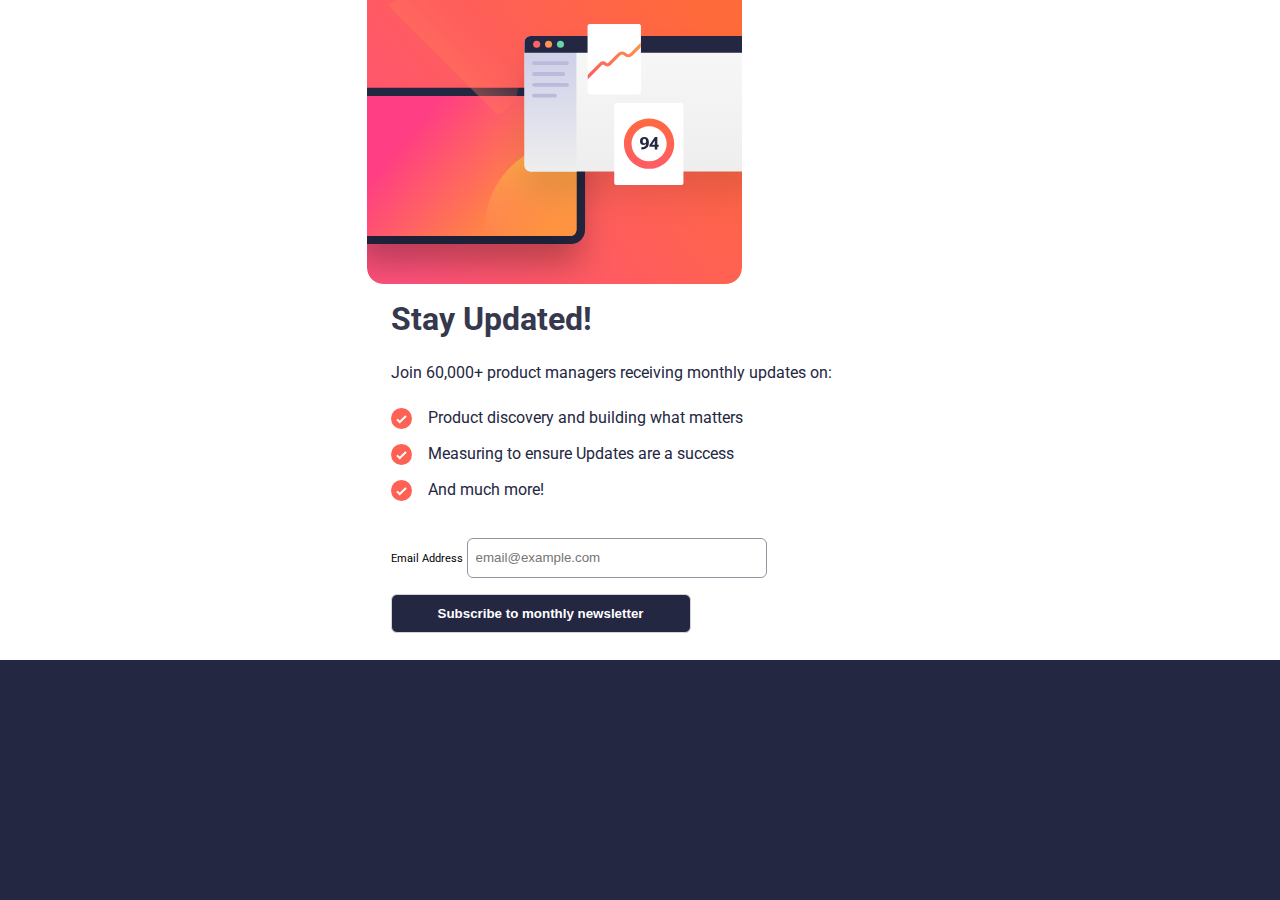
==== index.html @ 45bc52b8 "Initial commit" ====
<!DOCTYPE html>
<html lang="en">
<head>
  <meta charset="UTF-8">
  <meta name="viewport" content="width=device-width, initial-scale=1.0"> <!-- displays site properly based on user's device -->

  <link rel="icon" type="image/png" sizes="32x32" href="./assets/images/favicon-32x32.png">
  
  <title>Newsletter sign-up form with success message</title>
  <link rel="preconnect" href="https://fonts.googleapis.com">
  <link rel="preconnect" href="https://fonts.gstatic.com" crossorigin>
  <link href="https://fonts.googleapis.com/css2?family=Roboto:wght@400;700&display=swap" rel="stylesheet">
  <link rel="stylesheet" href="styles.css">
</head>
<body>
  <main>
    <div class="container">
      <div class="image">
        <img src="./assets/images/illustration-sign-up-mobile.svg" alt="sign-up-illustration image">
      </div>
      <div class="text-div">
        <h1 class="update-intro">Stay Updated!</h1>
        <p class="update-p">Join 60,000+ product managers receiving monthly updates on:</p>
        <div class="lists">
          <div class="list-items">
            <div class="img-list">
              <img src="assets/images/icon-list.svg" alt="">
            </div>
            <div class="p-list">
              <p class="items-p">Product discovery and building what matters</p>
            </div>
          </div>
          <div class="list-items">
            <div class="img-list">
              <img src="assets/images/icon-list.svg" alt="">
            </div>
            <div class="p-list">
              <p class="items-p">Measuring to ensure Updates are a success</p>
            </div>
          </div>
          <div class="list-items">
            <div class="img-list">
              <img src="assets/images/icon-list.svg" alt="">
            </div>
            <div class="p-list">
              <p class="items-p">And much more!</p>
            </div>
          </div>
        </div>
        <form id="email-form" novalidate>
          <div class="form-group">
            <label for="email" class="email-label">Email Address</label>
            <span id="error-message" class="error-message">Valid email required</span>
            <input type="email" name="email" id="email" required aria-describedby="email-error" aria-invalid="false" placeholder="email@example.com">
            <button type="submit" class="sub-button">Subscribe to monthly newsletter</button>
          </div>
        </form>
      </div>
    </div>
  </main>
  <script src="index.js"></script>
</body>
</html>
---- styles.css ----
*{
    box-sizing: border-box;
    margin: 0;
    padding: 0;
}
body{
    font-family: 'Roboto', sans-serif;
    min-height: 100vh;
    background-color: hsl(234, 29%, 20%);
}
main{
    display: flex;
    justify-content: center;
    align-items: center;
    background-color: #ffffff;
}
img{
    max-width: 100%;
    display: block;
    height: auto;
}
.text-div{
    padding: 1rem 1.5rem;
}
.update-intro{
    color: hsl(235, 18%, 26%);
    font-weight: 700;
}
.update-p{
    font-weight: 400;
    color: 	#242742;
    line-height: 1.4;
    margin: 1.5rem 0;
}
.items-p{
    font-weight: 400;
    color: #242742;
    line-height: 1.3;
}
.figure{
    display: none;
}

#form{
    margin-bottom: 10px;
}
.lists{
    display: flex;
    flex-direction: column;
    gap: 15px;
    margin-bottom: 2rem;
}
.list-items{
    display: flex;
    gap: 16px;
}
.email-label{
    /* margin: 2rem auto 0 auto; */
    font-size: 0.7rem;
}
input[type = "email"]{
    width: 100%;
    margin: 0.3rem auto;
    padding: 0.7rem 0.5rem;
    max-width: 300px;
    border: 1px solid #9294a0;
    border-radius: 6px;
}
input:focus { 
    outline: 2px solid #9294a0; 
    outline-offset: 2px; 
}
.error-message{
    font-size: 0.75rem;
    display: none;
    color: #d00;
}
.error .error-message{
    display: block;
}
.error input[type="email"]{
    border-color: #d00;
    background: #fff0f0;
}
.sub-button{
    background-color: hsl(234, 29%, 20%);
    color: white;
    font-weight: 700;
    width: 100%;
    max-width: 300px;
    margin: 0.7rem auto;
    padding: 0.7rem 0.5rem;
    border: 1px solid lightgray;
    border-radius: 6px;
    cursor: pointer;
}
.sub-button:hover {
    background: linear-gradient(to right, #e75e7c, #fe693e);
    box-shadow: 5px 7px 40px -7px#fe693e;
}
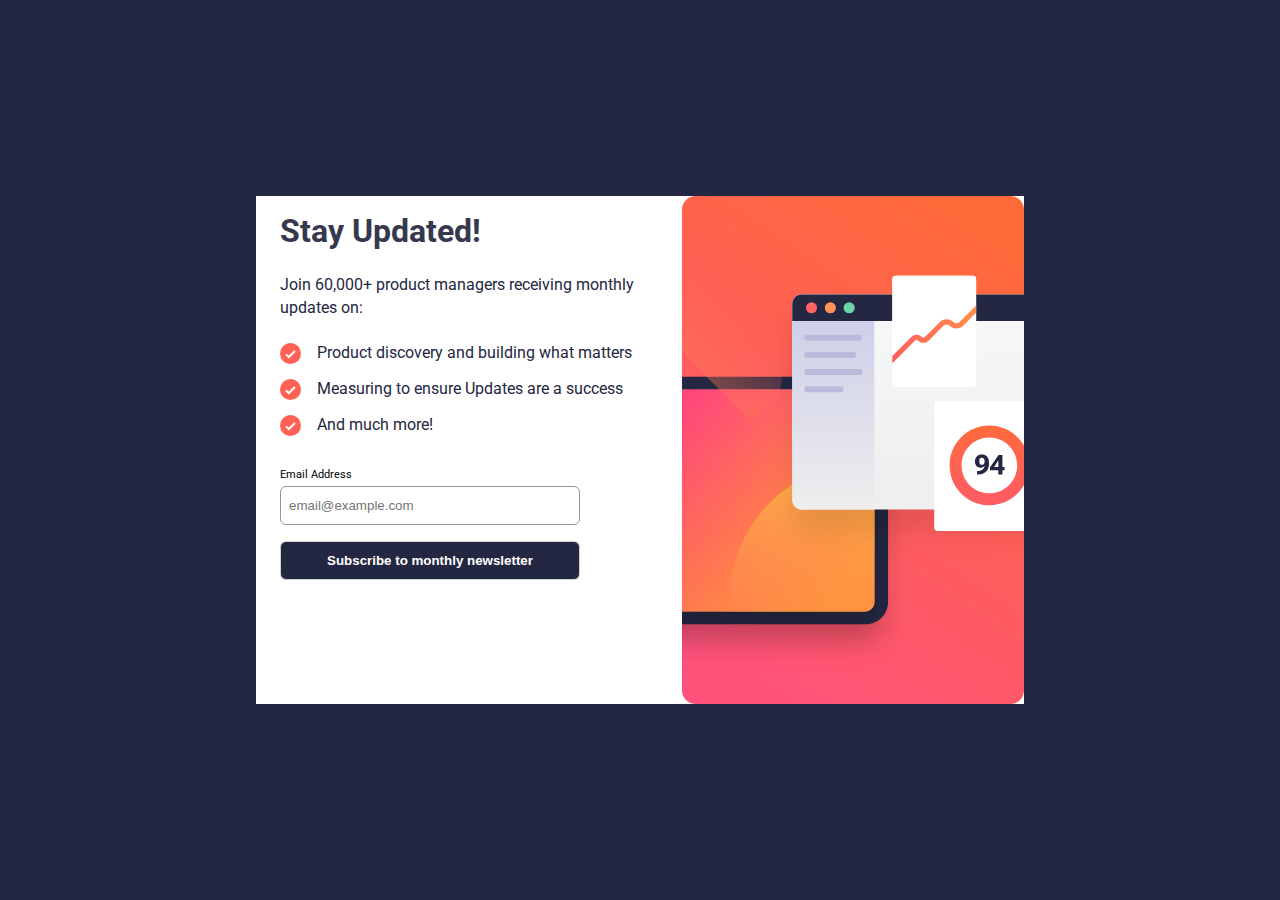
==== commit 34523ca9: "changes" ====
--- a/index.html
+++ b/index.html
@@ -16,7 +16,8 @@
   <main>
     <div class="container">
       <div class="image">
-        <img src="./assets/images/illustration-sign-up-mobile.svg" alt="sign-up-illustration image">
+        <img src="./assets/images/illustration-sign-up-mobile.svg" class="mobile-img" alt="sign-up-illustration image">
+        <img src="./assets/images/illustration-sign-up-desktop.svg" alt="" class="desk-img">
       </div>
       <div class="text-div">
         <h1 class="update-intro">Stay Updated!</h1>
--- a/styles.css
+++ b/styles.css
@@ -7,17 +7,22 @@
     font-family: 'Roboto', sans-serif;
     min-height: 100vh;
     background-color: hsl(234, 29%, 20%);
-}
-main{
     display: flex;
     justify-content: center;
     align-items: center;
+}
+main{
     background-color: #ffffff;
+    width: 60%;
+    margin: 0 auto;
 }
 img{
     max-width: 100%;
     display: block;
     height: auto;
+}
+.desk-img{
+    display: none;
 }
 .text-div{
     padding: 1rem 1.5rem;
@@ -57,6 +62,7 @@
 .email-label{
     /* margin: 2rem auto 0 auto; */
     font-size: 0.7rem;
+    display: block;
 }
 input[type = "email"]{
     width: 100%;
@@ -71,12 +77,12 @@
     outline-offset: 2px; 
 }
 .error-message{
-    font-size: 0.75rem;
+    font-size: 0.7rem;
     display: none;
     color: #d00;
 }
 .error .error-message{
-    display: block;
+    display: block
 }
 .error input[type="email"]{
     border-color: #d00;
@@ -97,4 +103,23 @@
 .sub-button:hover {
     background: linear-gradient(to right, #e75e7c, #fe693e);
     box-shadow: 5px 7px 40px -7px#fe693e;
+}
+
+
+
+@media (min-width: 1024px){
+    .main{
+        max-width: 500px;
+    }
+    .container{
+        display: flex;
+        flex-direction: row-reverse;
+        justify-content: center;
+    }
+    .mobile-img{
+        display: none;
+    }
+    .desk-img{
+        display: block;
+    }
 }